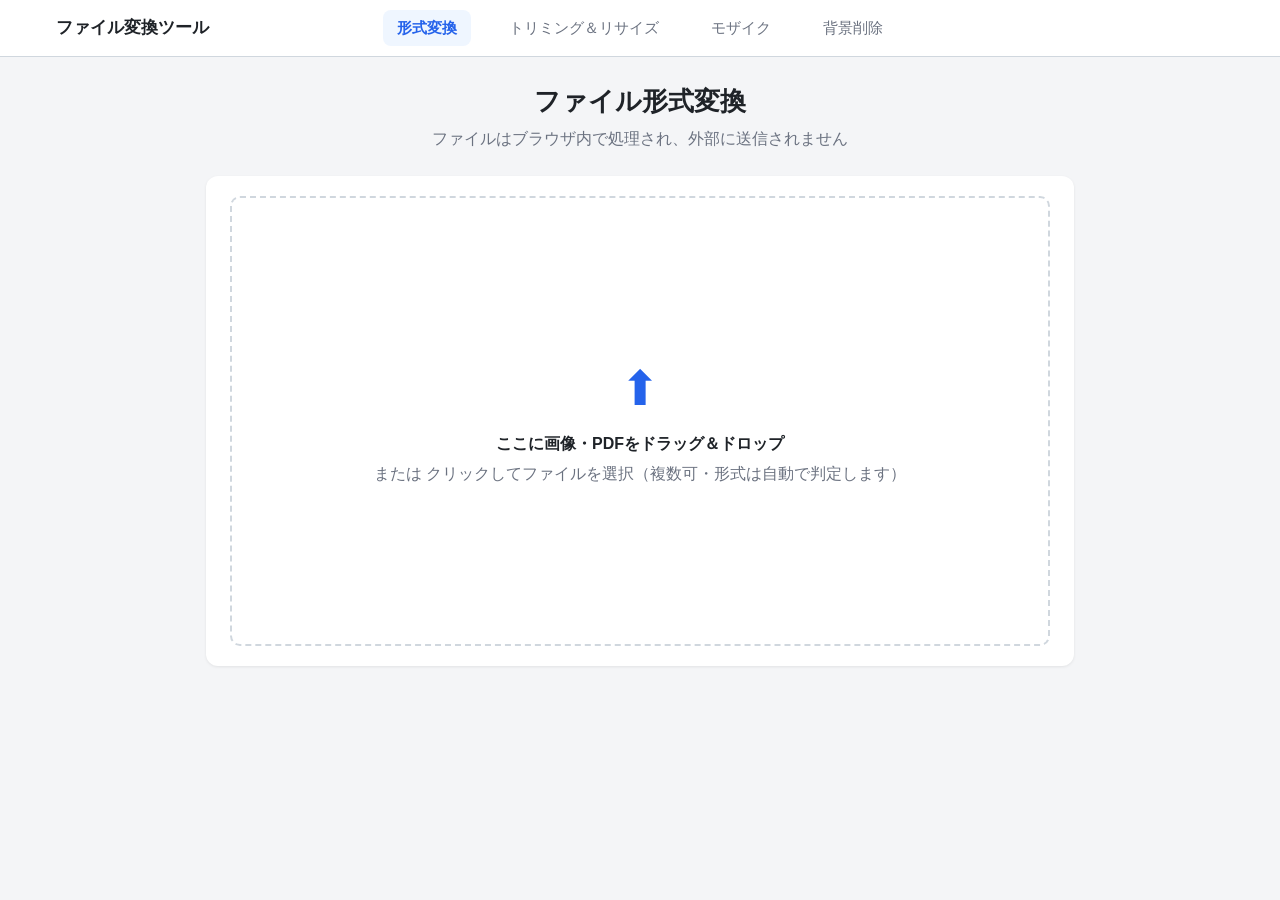
==== index.html @ c01a8f23 "画像ツール一式の初回コミット - 形式変換（画像・PDF の相互変換、入力形式の自動判定） - トリミング＆リサイズ - モザイク（図形・ブラシ、モザイク／ぼかし） - 背景削除（AI 自動削除、色で" ====
<!DOCTYPE html>
<html lang="ja">
<head>
  <meta charset="UTF-8">
  <meta name="viewport" content="width=device-width, initial-scale=1">
  <title>ファイル形式変換</title>
  <link rel="stylesheet" href="style.css">
</head>
<body>
  <header class="site-header">
    <div class="site-inner">
      <a class="brand" href="index.html">ファイル変換ツール</a>
      <nav class="site-nav">
        <a href="index.html" class="active" aria-current="page">形式変換</a>
        <a href="resize/index.html">トリミング＆リサイズ</a>
        <a href="mosaic/index.html">モザイク</a>
        <a href="bg-remove/index.html">背景削除</a>
      </nav>
    </div>
  </header>

  <div class="page-head">
    <h1>ファイル形式変換</h1>
    <p class="sub">ファイルはブラウザ内で処理され、外部に送信されません</p>
  </div>

  <div class="layout" id="layout">
    <main class="main-col">
      <!-- 最初の画面：ドロップのみ -->
      <section class="card drop-card" id="drop-card">
        <label id="drop" class="drop-zone" for="file-input">
          <input type="file" id="file-input" accept="image/*,application/pdf,.pdf,.heic,.heif,.avif" multiple hidden>
          <div class="drop-inner">
            <div class="drop-icon">⬆</div>
            <p><strong>ここに画像・PDFをドラッグ＆ドロップ</strong></p>
            <p class="muted">または クリックしてファイルを選択（複数可・形式は自動で判定します）</p>
          </div>
        </label>
      </section>

      <!-- 読み込み後：左にファイル一覧 -->
      <section class="card hidden" id="list-card">
        <div class="pane-head">
          <h2>ファイル一覧</h2>
          <span id="count" class="muted small"></span>
        </div>
        <div class="page-tools">
          <button type="button" id="add-files" class="btn secondary">ファイルを追加</button>
          <button type="button" id="sort-name" class="btn secondary">ファイル名順に並べる</button>
          <button type="button" id="clear" class="btn secondary">すべて削除</button>
        </div>
        <p class="muted small">ドラッグで並べ替え、× で削除できます。PDF はページ範囲（例: 1-3,5）を指定できます（空欄はすべて）。</p>
        <div id="grid" class="thumb-grid sortable"></div>
      </section>
    </main>

    <aside class="side card hidden" id="side">
      <div class="side-head">
        <h2>出力設定</h2>
      </div>

      <div class="side-body">
        <div class="opt">
          <div class="opt-title">入力形式 <span class="muted small">（自動判定）</span></div>
          <div id="in-type" class="grid2"></div>
        </div>

        <div class="opt">
          <div class="opt-title">出力形式</div>
          <div class="grid2">
            <select id="out-format" class="dd">
              <option value="png">PNG</option>
              <option value="jpeg">JPEG</option>
              <option value="webp">WebP</option>
              <option value="pdf">PDF</option>
            </select>
          </div>
        </div>

        <div class="opt" id="quality-label">
          <div class="opt-title">画質 <span class="opt-value"><span id="quality-val">92</span>%</span></div>
          <input type="range" id="quality" min="0.5" max="1" step="0.01" value="0.92">
        </div>

        <div class="opt" id="dpi-row">
          <div class="opt-title">PDFの解像度</div>
          <select id="dpi" class="seg">
            <option value="72" data-short="72 dpi">72 dpi（画面表示）</option>
            <option value="150" data-short="150 dpi" selected>150 dpi（標準）</option>
            <option value="300" data-short="300 dpi">300 dpi（高画質・印刷）</option>
            <option value="600" data-short="600 dpi">600 dpi（最高画質）</option>
          </select>
        </div>

        <div id="pdf-opts">
          <div class="opt">
            <div class="opt-title">画像ページの用紙サイズ</div>
            <select id="paper" class="seg">
              <option value="fit" data-short="画像サイズ">画像に合わせる</option>
              <option value="a4">A4</option>
              <option value="a3">A3</option>
              <option value="b5" data-short="B5">B5 (JIS)</option>
              <option value="letter">Letter</option>
            </select>
          </div>
          <div class="opt" id="orient-label">
            <div class="opt-title">向き</div>
            <select id="orient" class="seg">
              <option value="auto" data-short="自動">画像に合わせて自動</option>
              <option value="portrait">縦</option>
              <option value="landscape">横</option>
            </select>
          </div>
          <div class="opt" id="margin-label">
            <div class="opt-title">余白</div>
            <select id="margin" class="seg">
              <option value="0">なし</option>
              <option value="5">5mm</option>
              <option value="10" selected>10mm</option>
              <option value="20">20mm</option>
            </select>
          </div>
          <p class="muted small">すべてのファイルを並び順に1つのPDFにまとめます。PDFのページは元のサイズのまま結合します。</p>
        </div>

        <div class="opt" id="name-row">
          <div class="opt-title">ファイル名</div>
          <div class="name-field"><input type="text" id="out-name" value="converted"><span id="out-ext">.zip</span></div>
        </div>
      </div>

      <div class="side-actions">
        <p id="status" class="muted small center"></p>
        <button type="button" id="download" class="btn primary block">ダウンロード</button>
        <p class="muted small center">複数ファイルになる場合は ZIP にまとめます。サムネイルの「保存」で1件ずつ保存もできます。</p>
      </div>
    </aside>
  </div>

  <script src="vendor/pdf.min.js"></script>
  <script src="vendor/pdf-lib.min.js"></script>
  <script src="vendor/jszip.min.js"></script>
  <script src="segmented.js"></script>
  <script src="app.js"></script>
</body>
</html>
---- style.css ----
* { box-sizing: border-box; }

:root {
  --bg: #f4f5f7;
  --card: #ffffff;
  --text: #1f2328;
  --muted: #6b7280;
  --accent: #2563eb;
  --accent-hover: #1d4ed8;
  --border: #d0d7de;
  --error: #dc2626;
  --panel: #f5f8ff;
  --header-h: 57px;
  --side-w: 360px;
}

body {
  margin: 0;
  font-family: -apple-system, BlinkMacSystemFont, "Hiragino Sans", "Noto Sans JP", sans-serif;
  background: var(--bg);
  color: var(--text);
  line-height: 1.6;
}

/* ---------- サイト共通ヘッダ ---------- */
.site-header {
  position: sticky;
  top: 0;
  z-index: 50;
  background: var(--card);
  border-bottom: 1px solid var(--border);
}
.site-inner {
  max-width: 1200px;
  margin: 0 auto;
  padding: 8px 16px;
  min-height: calc(var(--header-h) - 1px);
  display: flex;
  align-items: center;
  flex-wrap: wrap;
  gap: 8px 16px;
}
.brand {
  font-weight: bold;
  font-size: 1.05rem;
  color: var(--text);
  text-decoration: none;
}
.site-nav {
  display: flex;
  flex-wrap: wrap;
  gap: 4px;
  margin-left: auto;
}
.site-nav a {
  padding: 6px 14px;
  border-radius: 8px;
  color: var(--muted);
  text-decoration: none;
  font-size: .95rem;
}
/* ナビは画面の中央に置き、項目の間隔を広めにとる */
@media (min-width: 641px) {
  .site-inner {
    display: grid;
    grid-template-columns: 1fr auto 1fr;
  }
  .site-nav { margin-left: 0; gap: 24px; }
}
.site-nav a:hover { background: #f3f4f6; color: var(--text); }
.site-nav a.active { background: #eff6ff; color: var(--accent); font-weight: bold; }

.page-head {
  text-align: center;
  padding: 24px 16px 8px;
}
.page-head h1 { margin: 0; font-size: 1.6rem; }
.sub { margin: 4px 0 0; color: var(--muted); }

/* ---------- レイアウト ---------- */
.layout {
  max-width: 900px;
  margin: 0 auto;
  padding: 16px;
}

/* 設定サイドバー：見出し／中身（スクロール）／下端に固定の操作ボタン */
.card.side {
  display: flex;
  flex-direction: column;
  padding: 0;
  overflow: hidden;
  animation: side-in .25s ease-out;
}
.side-head { padding: 16px 20px 12px; }
.side-head + .side-body { padding-top: 4px; }
.side-head h2 { margin: 0; }
.side-body { padding: 16px 20px; }
.side-actions {
  padding: 12px 20px 16px;
  border-top: 1px solid var(--border);
  background: var(--card);
}
.side-actions p { margin: 4px 0; }
.side-actions p:empty { display: none; }

/* 広い画面：ヘッダの下から画面の下端まで、右端に貼り付ける */
@media (min-width: 861px) {
  body.has-side { padding-right: var(--side-w); }
  /* ヘッダは画面幅いっぱいのまま */
  body.has-side .site-header { margin-right: calc(-1 * var(--side-w)); }
  body.has-side .card.side {
    position: fixed;
    z-index: 40;
    top: var(--header-h);
    right: 0;
    bottom: 0;
    width: var(--side-w);
    margin: 0;
    border-radius: 0;
    box-shadow: -1px 0 0 var(--border), -6px 0 16px rgba(0,0,0,.05);
  }
  body.has-side .side-body { flex: 1; overflow-y: auto; }
  body.has-side .layout { max-width: 1100px; }
}
body.has-side .page-head { display: none; }

/* 最初の画面：大きなドロップ枠だけ */
.drop-card .drop-zone {
  min-height: 50vh;
  display: grid;
  place-items: center;
}
.drop-card .drop-icon { font-size: 3rem; }

/* 作業領域の見出し行（左に名前、右上に切り替えタブなど） */
.pane-head {
  display: flex;
  align-items: center;
  justify-content: space-between;
  gap: 12px;
  flex-wrap: wrap;
  margin-bottom: 12px;
}
.card .pane-head h2 { margin: 0; min-width: 0; overflow-wrap: anywhere; }

/* 編集／プレビュー切り替えタブ */
.view-switch {
  display: inline-flex;
  padding: 3px;
  border-radius: 10px;
  background: #e5e7eb;
}
.view-switch button {
  min-height: 38px;
  padding: 6px 16px;
  border: none;
  border-radius: 8px;
  background: transparent;
  color: var(--muted);
  font-size: .95rem;
  cursor: pointer;
}
.view-switch button:hover { color: var(--text); }
.view-switch button.active {
  background: #fff;
  color: var(--accent);
  font-weight: bold;
  box-shadow: 0 1px 3px rgba(0,0,0,.12);
}
@keyframes side-in {
  from { opacity: 0; transform: translateX(24px); }
  to { opacity: 1; transform: none; }
}

/* 狭い画面：作業領域の下に通常のカードとして並べる */
@media (max-width: 860px) {
  .card.side { animation-name: side-up; }
}
@keyframes side-up {
  from { opacity: 0; transform: translateY(16px); }
  to { opacity: 1; transform: none; }
}

/* ---------- サイドバーの設定項目 ---------- */
.opt { margin-bottom: 18px; }
.opt-title {
  display: flex;
  align-items: baseline;
  gap: 6px;
  font-weight: bold;
  font-size: .9rem;
  margin-bottom: 6px;
}
.opt-value { margin-left: auto; font-weight: normal; color: var(--muted); }
.opt input[type="range"] { width: 100%; height: 28px; }
.opt .fields { margin-bottom: 8px; }
.side .fields input[type="number"] { width: 90px; }

/* タップしやすいボタン型の選択肢（segmented.js） */
.seg-group {
  display: flex;
  flex-wrap: wrap;
  gap: 6px;
}
.seg-group button {
  flex: 1 1 auto;
  min-width: 64px;
  min-height: 44px;
  padding: 8px 10px;
  border: 1px solid var(--border);
  border-radius: 10px;
  background: #fff;
  color: var(--text);
  font-size: .95rem;
  cursor: pointer;
  text-align: center;
  display: grid;
  place-items: center;
  transition: background .15s, border-color .15s, color .15s;
  white-space: nowrap;
}
.seg-group button:hover:not(:disabled) { background: #f3f4f6; }
.seg-group button.active {
  background: var(--accent);
  border-color: var(--accent);
  color: #fff;
  font-weight: bold;
}
.seg-group button:disabled { opacity: .4; cursor: not-allowed; }
.seg-group button:focus-visible { outline: 2px solid var(--accent); outline-offset: 2px; }

/* ダウンロードボタン幅を2等分した枠（入力形式・出力形式で共通） */
.grid2 {
  display: grid;
  grid-template-columns: repeat(2, minmax(0, 1fr));
  gap: 6px;
}

/* ファイルタブ（トリミングのサイズの決め方）：サイドバー幅いっぱいのタブ＋下端まで続く内容パネル */
.file-tabs {
  display: flex;
  align-items: flex-end;
  gap: 4px;
}
.file-tabs label {
  flex: 1 1 0;
  display: grid;
  place-items: center;
  min-height: 44px;
  padding: 6px 8px;
  border: 1px solid var(--border);
  border-bottom: none;
  border-radius: 10px 10px 0 0;
  background: #e5e7eb;
  color: var(--muted);
  font-size: .95rem;
  white-space: nowrap;
  cursor: pointer;
  transition: background .15s, color .15s;
}
.file-tabs label:hover { background: #d7dbe0; color: var(--text); }
/* 選択中のタブは少し背を高くし、下のパネルと同じ色でつなげる */
.file-tabs label:has(input:checked) {
  position: relative;
  z-index: 1;
  min-height: 52px;
  margin-bottom: -1px;
  padding-bottom: 7px;
  background: var(--panel);
  border-top: 3px solid var(--accent);
  color: var(--accent);
  font-weight: bold;
}
.file-tabs input { position: absolute; opacity: 0; pointer-events: none; }
.file-tabs label:has(input:focus-visible) { outline: 2px solid var(--accent); outline-offset: -4px; }
.file-panel {
  flex: 1;
  border-top: 1px solid var(--border);
  background: var(--panel);
}
/* タブごとに切り替わる部分（その下は共通の設定） */
.tab-content {
  padding-bottom: 16px;
  margin-bottom: 16px;
  border-bottom: 1px dashed var(--border);
}
.tab-content:last-child { border-bottom: none; margin-bottom: 0; padding-bottom: 0; }
.tab-content .fields:not(.hidden) { margin-bottom: 0; }
.tab-content .opt:last-child { margin-bottom: 0; }
.tab-content p { margin: 0; }
.tab-content input[type="range"] { width: 100%; height: 28px; }

/* 自動判定された入力形式（ユーザは変更不可） */
.chip {
  display: grid;
  place-items: center;
  min-height: 44px;
  padding: 6px 4px;
  border-radius: 10px;
  background: #f3f4f6;
  border: 1px solid #e5e7eb;
  color: var(--muted);
  font-size: .9rem;
  white-space: nowrap;
  overflow: hidden;
  text-overflow: ellipsis;
}

/* 出力形式のドロップダウン */
.dd {
  width: 100%;
  min-height: 44px;
  padding: 8px 26px 8px 10px;
  border: 1px solid var(--accent);
  border-radius: 10px;
  color: var(--accent);
  font-size: .95rem;
  font-weight: bold;
  cursor: pointer;
  appearance: none;
  -webkit-appearance: none;
  background: #fff url("data:image/svg+xml,%3Csvg xmlns='http://www.w3.org/2000/svg' viewBox='0 0 12 8'%3E%3Cpath d='M1 1l5 5 5-5' fill='none' stroke='%232563eb' stroke-width='2'/%3E%3C/svg%3E") no-repeat right 10px center / 12px 8px;
}
.dd:hover { background-color: #eff6ff; }
.dd:focus-visible { outline: 2px solid var(--accent); outline-offset: 2px; }

.name-field { display: flex; align-items: center; gap: 6px; }
.name-field input {
  flex: 1;
  min-width: 0;
  padding: 10px;
  border: 1px solid var(--border);
  border-radius: 8px;
  font-size: 1rem;
}

.btn.block { display: block; width: 100%; margin: 6px 0; min-height: 48px; }

.card {
  background: var(--card);
  border-radius: 12px;
  padding: 20px 24px;
  margin-bottom: 20px;
  box-shadow: 0 1px 3px rgba(0,0,0,.08);
}
.card h2 {
  margin: 0 0 12px;
  font-size: 1.15rem;
  display: flex;
  align-items: center;
  gap: 10px;
}

.hidden { display: none !important; }
.muted { color: var(--muted); }
.small { font-size: .875rem; }
.center { text-align: center; }

/* ---------- Drop zone ---------- */
.drop-zone {
  display: block;
  border: 2px dashed var(--border);
  border-radius: 10px;
  padding: 40px 16px;
  text-align: center;
  cursor: pointer;
  transition: background .15s, border-color .15s;
}
.drop-zone:hover,
.drop-zone.dragover {
  border-color: var(--accent);
  background: #eff6ff;
}
.drop-inner p { margin: 4px 0; }
.drop-icon { font-size: 2rem; color: var(--accent); }

/* ---------- Settings ---------- */
.mode-switch {
  display: flex;
  gap: 20px;
  margin-bottom: 12px;
  flex-wrap: wrap;
}
.mode-switch label { cursor: pointer; }
.fields {
  display: flex;
  align-items: center;
  flex-wrap: wrap;
  gap: 12px;
  margin-bottom: 12px;
}
.fields p { flex-basis: 100%; margin: 0; }
.fields input[type="number"] {
  width: 100px;
  padding: 6px 8px;
  border: 1px solid var(--border);
  border-radius: 6px;
  font-size: 1rem;
}
.fields input[type="text"] {
  width: 200px;
  padding: 6px 8px;
  border: 1px solid var(--border);
  border-radius: 6px;
  font-size: 1rem;
}
.fields select {
  padding: 6px 8px;
  border: 1px solid var(--border);
  border-radius: 6px;
  font-size: 1rem;
}
.fields input[type="range"] { vertical-align: middle; }
.x { font-weight: bold; color: var(--muted); }
.arrow { font-size: 1.2rem; color: var(--muted); }

/* ---------- Crop ---------- */
.crop-area {
  display: flex;
  justify-content: center;
  background: #2b2b2b;
  border-radius: 8px;
  padding: 16px;
}
.stage {
  position: relative;
  overflow: hidden;
  user-select: none;
  touch-action: none;
  line-height: 0;
}
.stage img {
  display: block;
  max-width: 100%;
  max-height: 70vh;
  pointer-events: none;
}
.crop-box {
  position: absolute;
  border: 2px solid #fff;
  box-shadow: 0 0 0 9999px rgba(0, 0, 0, .55);
  cursor: move;
}
.crop-box .grid {
  position: absolute;
  inset: 0;
  pointer-events: none;
  background-image:
    linear-gradient(to right, rgba(255,255,255,.4) 1px, transparent 1px),
    linear-gradient(to bottom, rgba(255,255,255,.4) 1px, transparent 1px);
  background-size: 33.333% 33.333%;
  background-position: -1px -1px;
}
.handle {
  position: absolute;
  width: 18px; height: 18px;
  background: #fff;
  border: 2px solid var(--accent);
  border-radius: 3px;
}
.handle.nw { left: -10px; top: -10px; cursor: nwse-resize; }
.handle.se { right: -10px; bottom: -10px; cursor: nwse-resize; }
.handle.ne { right: -10px; top: -10px; cursor: nesw-resize; }
.handle.sw { left: -10px; bottom: -10px; cursor: nesw-resize; }

/* 自由モード用の辺ハンドル */
.handle.edge { display: none; }
.stage.free .handle.edge { display: block; }
.handle.n { top: -10px; left: calc(50% - 9px); cursor: ns-resize; }
.handle.s { bottom: -10px; left: calc(50% - 9px); cursor: ns-resize; }
.handle.e { right: -10px; top: calc(50% - 9px); cursor: ew-resize; }
.handle.w { left: -10px; top: calc(50% - 9px); cursor: ew-resize; }
.stage.free { cursor: crosshair; }

/* ---------- モザイク ---------- */
.mosaic-stage {
  position: relative;
  line-height: 0;
  touch-action: none;
  user-select: none;
}
.mosaic-stage canvas#view {
  display: block;
  max-width: 100%;
  max-height: calc(100vh - 220px);
}
.mosaic-stage canvas#overlay {
  position: absolute;
  inset: 0;
  width: 100%;
  height: 100%;
  pointer-events: none;
}
.mosaic-stage[data-tool="brush"] { cursor: none; }
.mosaic-stage[data-tool="rect"],
.mosaic-stage[data-tool="ellipse"] { cursor: crosshair; }

/* 形のパレット（クリックで選択、画像へドラッグで追加） */
.shape-palette { display: grid; grid-template-columns: repeat(2, minmax(0, 1fr)); gap: 8px; }
.shape-tile {
  display: flex;
  flex-direction: column;
  align-items: center;
  gap: 6px;
  padding: 12px 8px 8px;
  border: 1px solid var(--border);
  border-radius: 10px;
  background: #fff;
  color: var(--text);
  font-size: .9rem;
  cursor: grab;
  touch-action: none;
  user-select: none;
}
.shape-tile:hover { background: #f3f4f6; }
.shape-tile:active { cursor: grabbing; }
.shape-tile.active { border-color: var(--accent); background: #eff6ff; color: var(--accent); font-weight: bold; }
.shape-icon {
  width: 44px;
  height: 32px;
  border: 2px solid currentColor;
  background: repeating-conic-gradient(rgba(37,99,235,.25) 0% 25%, transparent 0% 50%) 0 0 / 8px 8px;
}
.shape-icon.rect { border-radius: 3px; }
.shape-icon.ellipse { border-radius: 50%; }
/* ブラシの鉛筆・消しゴム（丸ボタン） */
.round-tools { display: flex; gap: 14px; margin-bottom: 16px; }
.round-tool {
  width: 52px;
  height: 52px;
  border-radius: 50%;
  border: 1px solid var(--border);
  background: #fff;
  color: var(--muted);
  display: grid;
  place-items: center;
  cursor: pointer;
  transition: background .15s, color .15s, border-color .15s;
}
.round-tool svg {
  width: 24px;
  height: 24px;
  fill: none;
  stroke: currentColor;
  stroke-width: 2;
  stroke-linecap: round;
  stroke-linejoin: round;
}
.round-tool:hover { background: #f3f4f6; color: var(--text); }
.round-tool.active { background: var(--accent); border-color: var(--accent); color: #fff; }
.round-tool:focus-visible { outline: 2px solid var(--accent); outline-offset: 2px; }

/* ドラッグ中にポインタについてくる影 */
.shape-ghost {
  position: fixed;
  z-index: 200;
  width: 56px;
  height: 40px;
  margin: -20px 0 0 -28px;
  border: 2px dashed var(--accent);
  background: rgba(37, 99, 235, .15);
  pointer-events: none;
}
.shape-ghost.ellipse { border-radius: 50%; }
.shape-ghost.rect { border-radius: 4px; }

/* 画像の上の操作バー（元に戻す・やり直す・すべて解除） */
.edit-bar {
  display: flex;
  align-items: center;
  flex-wrap: wrap;
  gap: 8px;
  margin-bottom: 12px;
}
.bar-right { display: flex; align-items: center; gap: 8px; margin-left: auto; }

/* 「i」ボタンと説明の吹き出し */
.info-wrap { position: relative; }
.info-btn {
  width: 28px;
  height: 28px;
  border-radius: 50%;
  border: 1px solid var(--border);
  background: #fff;
  color: var(--muted);
  font: italic bold .9rem Georgia, "Times New Roman", serif;
  cursor: pointer;
  padding: 0;
}
.info-btn:hover,
.info-wrap.open .info-btn { color: var(--accent); border-color: var(--accent); }
.info-pop {
  display: none;
  position: absolute;
  z-index: 30;
  top: calc(100% + 8px);
  right: 0;
  width: max-content;
  max-width: min(320px, 80vw);
  margin: 0;
  padding: 10px 12px;
  border-radius: 8px;
  background: #1f2328;
  color: #fff;
  font-size: .85rem;
  line-height: 1.5;
  box-shadow: 0 4px 12px rgba(0,0,0,.2);
}
.info-pop::before {
  content: "";
  position: absolute;
  top: -6px;
  right: 9px;
  border: 6px solid transparent;
  border-top: none;
  border-bottom-color: #1f2328;
}
.info-wrap.open .info-pop { display: block; }
@media (hover: hover) {
  .info-wrap:hover .info-pop { display: block; }
}
.icon-btn {
  width: 40px;
  height: 40px;
  border-radius: 50%;
  border: 1px solid var(--border);
  background: #fff;
  color: var(--text);
  display: grid;
  place-items: center;
  cursor: pointer;
  padding: 0;
}
.icon-btn:hover:not(:disabled) { background: #f3f4f6; }
.icon-btn:disabled { opacity: .35; cursor: not-allowed; }
.icon-btn svg,
.btn.with-icon svg {
  width: 20px;
  height: 20px;
  fill: none;
  stroke: currentColor;
  stroke-width: 2;
  stroke-linecap: round;
  stroke-linejoin: round;
}
.btn.with-icon {
  display: inline-flex;
  align-items: center;
  gap: 6px;
  margin: 0;
  min-height: 40px;
  padding: 6px 14px;
  font-size: .9rem;
}
.btn.with-icon svg { width: 18px; height: 18px; }

/* ---------- 背景削除 ---------- */
/* 透明な部分が分かるよう、キャンバスの下に市松模様を敷く */
canvas.checker {
  background: repeating-conic-gradient(#d4d7dc 0% 25%, #fff 0% 50%) 50% / 16px 16px;
}
.btn.secondary.ai-btn { justify-content: center; font-weight: bold; color: var(--accent); border-color: var(--accent); }
.btn.secondary.ai-btn:hover:not(:disabled) { background: #eff6ff; }
/* AI ボタン自体を進捗バーにする */
.btn.secondary.ai-btn { position: relative; overflow: hidden; }
.ai-btn > svg, .ai-btn > .ai-label { position: relative; }
.ai-fill {
  position: absolute;
  inset: 0 auto 0 0;
  width: 0;
  background: rgba(37, 99, 235, .18);
  transition: width .25s linear;
}
.btn.secondary.ai-btn.running { opacity: 1; cursor: progress; background: #fff; font-variant-numeric: tabular-nums; }
.ai-label { white-space: nowrap; overflow: hidden; text-overflow: ellipsis; }
#ai-status { margin: 8px 0 0; }
.error-text { color: var(--error) !important; }
.opt.divided { padding-top: 16px; border-top: 1px dashed var(--border); }
.opt-note { margin: 0 0 12px; }
/* 背景削除：クリックで色の範囲を消す */
#view.checker { cursor: crosshair; }
.readonly #view.checker { cursor: default; }
.opt input[type="range"] { width: 100%; }
.color-row { display: flex; align-items: center; gap: 8px; margin-top: 10px; font-size: .9rem; }
.color-row input[type="color"] { width: 48px; height: 32px; padding: 0; border: 1px solid var(--border); border-radius: 6px; background: #fff; }
.credit { margin: 6px 0 0; font-size: .75rem; }

/* 元画像の表示中は画像の上で操作できない */
.mosaic-stage.readonly { cursor: default !important; }

/* 編集中の画像の上へ写真をドラッグしているとき */
#workspace { position: relative; }
#workspace.drop-replace::after {
  content: "";
  position: absolute;
  inset: 0;
  border: 3px dashed var(--accent);
  border-radius: 12px;
  pointer-events: none;
}

/* つまんだ角の拡大表示（ルーペ） */
.loupe {
  position: fixed;
  z-index: 100;
  width: 180px;
  height: 180px;
  border: 3px solid #fff;
  border-radius: 8px;
  box-shadow: 0 4px 16px rgba(0,0,0,.45);
  pointer-events: none;
  background: #2b2b2b;
}

.crop-tools {
  display: flex;
  justify-content: space-between;
  align-items: center;
  margin-top: 12px;
  gap: 12px;
  flex-wrap: wrap;
}

/* ---------- Output ---------- */
.preview-wrap {
  display: flex;
  justify-content: center;
  padding: 16px;
  background:
    repeating-conic-gradient(#e5e7eb 0% 25%, #fff 0% 50%) 50% / 20px 20px;
  border-radius: 8px;
  margin-bottom: 8px;
}
#preview {
  max-width: 100%;
  max-height: 400px;
  box-shadow: 0 2px 8px rgba(0,0,0,.2);
}

.btn {
  font-size: 1rem;
  padding: 10px 22px;
  border-radius: 8px;
  border: 1px solid transparent;
  cursor: pointer;
  margin: 4px;
}
.btn.primary { background: var(--accent); color: #fff; }
.btn.primary:hover { background: var(--accent-hover); }
.btn.secondary { background: #fff; color: var(--text); border-color: var(--border); }
.btn.secondary:hover { background: #f3f4f6; }
.btn.small-btn { font-size: .875rem; padding: 6px 14px; margin: 0; }
.btn:disabled { opacity: .5; cursor: not-allowed; }

/* ================= 形式変換 ================= */
.page-tools {
  display: flex;
  align-items: center;
  flex-wrap: wrap;
  gap: 8px;
  margin: 8px 0 12px;
}
.page-tools .btn { margin: 0; }

.thumb-grid {
  display: grid;
  grid-template-columns: repeat(auto-fill, minmax(140px, 1fr));
  gap: 14px;
  margin-bottom: 12px;
}
.thumb {
  position: relative;
  border: 2px solid var(--border);
  border-radius: 8px;
  padding: 8px;
  background: #fafafa;
  text-align: center;
  transition: border-color .15s, opacity .15s;
}
.thumb.error { border-color: var(--error); background: #fef2f2; }
.thumb .frame {
  height: 160px;
  display: flex;
  align-items: center;
  justify-content: center;
  /* 透過が分かるようにチェッカー柄 */
  background:
    repeating-conic-gradient(#e5e7eb 0% 25%, #fff 0% 50%) 50% / 16px 16px;
  border-radius: 4px;
  overflow: hidden;
}
.thumb canvas,
.thumb img {
  max-width: 100%;
  max-height: 100%;
  box-shadow: 0 1px 4px rgba(0,0,0,.2);
}
.thumb .frame .placeholder { color: var(--muted); font-size: .8rem; }
.thumb .label {
  margin-top: 6px;
  font-size: .8rem;
  overflow: hidden;
  text-overflow: ellipsis;
  white-space: nowrap;
}
.thumb .meta {
  font-size: .75rem;
  color: var(--muted);
  min-height: 1.4em;
}
.thumb.error .meta { color: var(--error); }
.badge {
  display: inline-block;
  padding: 0 6px;
  margin-right: 4px;
  border-radius: 4px;
  background: #e5e7eb;
  color: var(--muted);
  font-size: .7rem;
  font-weight: bold;
}
.thumb .range {
  display: block;
  font-size: .75rem;
  color: var(--muted);
  margin-top: 4px;
}
.thumb .range input {
  width: 100px;
  padding: 6px 8px;
  border: 1px solid var(--border);
  border-radius: 6px;
  font-size: .85rem;
}
.thumb .range input.invalid { border-color: var(--error); background: #fef2f2; }
.thumb .save-one {
  margin-top: 6px;
  width: 100%;
  min-height: 36px;
  font-size: .85rem;
  padding: 6px 8px;
  border-radius: 8px;
  border: 1px solid var(--border);
  background: #fff;
  cursor: pointer;
}
.thumb .save-one:hover { background: #f3f4f6; }
.thumb .save-one:disabled { opacity: .5; cursor: not-allowed; }

/* 並べ替え */
.sortable .thumb { cursor: grab; }
.sortable .thumb.dragging { opacity: .4; }
.sortable .thumb.drop-before { border-left: 4px solid var(--accent); }
.sortable .thumb.drop-after { border-right: 4px solid var(--accent); }
.thumb .order {
  position: absolute;
  top: 12px; left: 12px;
  min-width: 22px; height: 22px;
  padding: 0 6px;
  border-radius: 11px;
  background: var(--accent);
  color: #fff;
  font-size: .75rem;
  line-height: 22px;
  z-index: 1;
}
.thumb .remove {
  position: absolute;
  top: 10px; right: 10px;
  width: 32px; height: 32px;
  font-size: 1.1rem;
  border-radius: 50%;
  border: none;
  background: rgba(0,0,0,.6);
  color: #fff;
  cursor: pointer;
  line-height: 32px;
  padding: 0;
  z-index: 1;
}
.thumb .remove:hover { background: var(--error); }
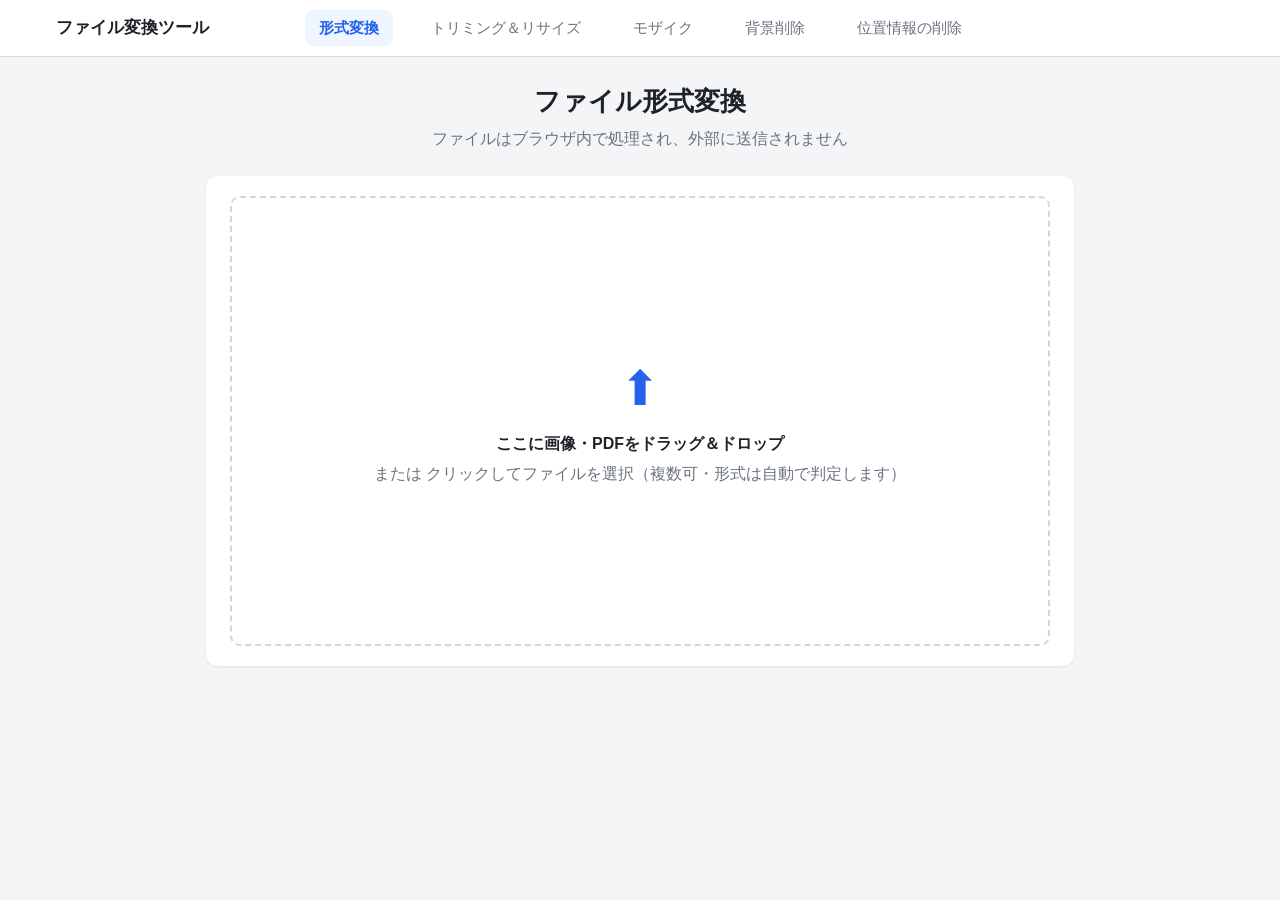
==== commit 62e4d3e8: "位置情報の削除ページを追加し、リサイズに重さの上限を追加 - 位置情報の削除（JPEG / PNG）：撮影場所だけ、またはすべての付加情報を、   画像データを作り直さずに削除（向き・色の情報は残す）" ====
--- a/index.html
+++ b/index.html
@@ -10,14 +10,10 @@
   <header class="site-header">
     <div class="site-inner">
       <a class="brand" href="index.html">ファイル変換ツール</a>
-      <nav class="site-nav">
-        <a href="index.html" class="active" aria-current="page">形式変換</a>
-        <a href="resize/index.html">トリミング＆リサイズ</a>
-        <a href="mosaic/index.html">モザイク</a>
-        <a href="bg-remove/index.html">背景削除</a>
-      </nav>
+      <nav class="site-nav"></nav>
     </div>
   </header>
+  <script src="nav.js"></script>
 
   <div class="page-head">
     <h1>ファイル形式変換</h1>
--- a/style.css
+++ b/style.css
@@ -660,8 +660,11 @@
 canvas.checker {
   background: repeating-conic-gradient(#d4d7dc 0% 25%, #fff 0% 50%) 50% / 16px 16px;
 }
-.btn.secondary.ai-btn { justify-content: center; font-weight: bold; color: var(--accent); border-color: var(--accent); }
-.btn.secondary.ai-btn:hover:not(:disabled) { background: #eff6ff; }
+.btn.secondary.ai-btn,
+.btn.secondary.action-btn { justify-content: center; font-weight: bold; color: var(--accent); border-color: var(--accent); }
+.btn.secondary.ai-btn:hover:not(:disabled),
+.btn.secondary.action-btn:hover:not(:disabled) { background: #eff6ff; }
+#color-fields .action-btn + .opt-note { margin: 8px 0 16px; }
 /* AI ボタン自体を進捗バーにする */
 .btn.secondary.ai-btn { position: relative; overflow: hidden; }
 .ai-btn > svg, .ai-btn > .ai-label { position: relative; }
@@ -676,10 +679,101 @@
 .ai-label { white-space: nowrap; overflow: hidden; text-overflow: ellipsis; }
 #ai-status { margin: 8px 0 0; }
 .error-text { color: var(--error) !important; }
-.opt.divided { padding-top: 16px; border-top: 1px dashed var(--border); }
 .opt-note { margin: 0 0 12px; }
 /* 背景削除：クリックで色の範囲を消す */
-#view.checker { cursor: crosshair; }
+.pick-color #view.checker { cursor: crosshair; }
+/* 画像の上の手順案内（画像のまわりの暗い枠を基準に置く） */
+.crop-area { position: relative; }
+.canvas-guide {
+  position: absolute;
+  top: 12px;
+  left: 50%;
+  transform: translateX(-50%);
+  width: max-content;
+  max-width: calc(100% - 24px);
+  z-index: 2;
+  display: flex;
+  align-items: center;
+  gap: 8px;
+  padding: 8px 14px;
+  border-radius: 999px;
+  background: rgba(31, 35, 40, .88);
+  color: #fff;
+  font-size: .85rem;
+  line-height: 1.4;
+  box-shadow: 0 4px 12px rgba(0,0,0,.25);
+  pointer-events: none;
+  animation: guide-in .3s ease-out;
+}
+.canvas-guide svg { flex: none; width: 20px; height: 20px; fill: none; stroke: currentColor; stroke-width: 2; stroke-linecap: round; stroke-linejoin: round; }
+@keyframes guide-in { from { opacity: 0; transform: translate(-50%, -6px); } to { opacity: 1; transform: translateX(-50%); } }
+/* 色の帯のスライダー（つまみより左の色が消え、右は残る） */
+.tol-slider { --thumb: 16px; position: relative; height: 36px; margin: 4px 0 6px; }
+.tol-strip { position: absolute; inset: 6px 0; border-radius: 6px; border: 1px solid var(--border); }
+.tol-keep {
+  --p: 0;
+  position: absolute;
+  top: 6px;
+  bottom: 6px;
+  right: 0;
+  /* つまみの中心から右端まで */
+  left: calc(var(--p) * (100% - var(--thumb)) + var(--thumb) / 2);
+  border-radius: 0 6px 6px 0;
+  background: repeating-linear-gradient(45deg, rgba(255,255,255,.85) 0 6px, rgba(255,255,255,.6) 6px 12px);
+  display: grid;
+  place-items: center;
+  overflow: hidden;
+  pointer-events: none;
+}
+.tol-erase {
+  --p: 0;
+  position: absolute;
+  top: 6px;
+  bottom: 6px;
+  left: 0;
+  width: calc(var(--p) * (100% - var(--thumb)) + var(--thumb) / 2);
+  display: grid;
+  place-items: center;
+  overflow: hidden;
+  pointer-events: none;
+}
+.tol-keep span,
+.tol-erase span { font-size: .75rem; font-weight: bold; color: var(--muted); white-space: nowrap; }
+.tol-erase span { padding: 0 10px; background: rgba(255,255,255,.75); border-radius: 4px; }
+
+.tol-slider input[type="range"] {
+  position: absolute;
+  inset: 0;
+  width: 100%;
+  height: 100%;
+  margin: 0;
+  background: transparent;
+  -webkit-appearance: none;
+  appearance: none;
+  cursor: pointer;
+}
+.tol-slider input[type="range"]::-webkit-slider-runnable-track { background: transparent; height: 100%; }
+.tol-slider input[type="range"]::-webkit-slider-thumb {
+  -webkit-appearance: none;
+  width: var(--thumb);
+  height: 36px;
+  border-radius: 5px;
+  background: #fff;
+  border: 2px solid var(--accent);
+  box-shadow: 0 1px 4px rgba(0,0,0,.3);
+}
+.tol-slider input[type="range"]::-moz-range-track { background: transparent; height: 100%; }
+.tol-slider input[type="range"]::-moz-range-thumb {
+  width: var(--thumb);
+  height: 32px;
+  border-radius: 5px;
+  background: #fff;
+  border: 2px solid var(--accent);
+  box-shadow: 0 1px 4px rgba(0,0,0,.3);
+}
+.tol-slider input[type="range"]:focus-visible { outline: 2px solid var(--accent); outline-offset: 2px; border-radius: 6px; }
+.range-ends { display: flex; justify-content: space-between; margin-top: -2px; font-size: .75rem; color: var(--muted); }
+#color-fields .opt-note:last-child { margin: 10px 0 0; }
 .readonly #view.checker { cursor: default; }
 .opt input[type="range"] { width: 100%; }
 .color-row { display: flex; align-items: center; gap: 8px; margin-top: 10px; font-size: .9rem; }
@@ -880,3 +974,79 @@
   z-index: 1;
 }
 .thumb .remove:hover { background: var(--error); }
+
+/* ================= 位置情報の削除 ================= */
+.meta-list { display: flex; flex-direction: column; gap: 10px; }
+.meta-row {
+  display: grid;
+  grid-template-columns: 96px minmax(0, 1fr) auto;
+  gap: 14px;
+  align-items: start;
+  padding: 10px;
+  border: 2px solid var(--border);
+  border-radius: 8px;
+  background: #fafafa;
+}
+.meta-row.error { border-color: var(--error); background: #fef2f2; }
+.meta-thumb {
+  width: 96px;
+  height: 96px;
+  display: grid;
+  place-items: center;
+  border-radius: 6px;
+  overflow: hidden;
+  background: repeating-conic-gradient(#e5e7eb 0% 25%, #fff 0% 50%) 50% / 12px 12px;
+}
+.meta-thumb img { max-width: 100%; max-height: 100%; }
+.meta-name { font-weight: bold; font-size: .9rem; overflow-wrap: anywhere; margin-bottom: 4px; }
+.meta-info { display: grid; grid-template-columns: auto 1fr; gap: 2px 12px; margin: 0; font-size: .8rem; }
+.meta-info dt { color: var(--muted); }
+.meta-info dd { margin: 0; overflow-wrap: anywhere; }
+.meta-info dd.warn { color: #b45309; font-weight: bold; }
+.meta-result { margin-top: 6px; font-size: .8rem; font-weight: bold; }
+.meta-result.ok { color: #15803d; }
+.meta-result.ng { color: var(--error); }
+.meta-actions { display: flex; align-items: center; gap: 6px; }
+.meta-actions .save-one {
+  min-height: 36px;
+  padding: 6px 14px;
+  font-size: .85rem;
+  border-radius: 8px;
+  border: 1px solid var(--border);
+  background: #fff;
+  cursor: pointer;
+}
+.meta-actions .save-one:hover { background: #f3f4f6; }
+.meta-actions .save-one:disabled { opacity: .5; cursor: not-allowed; }
+.meta-actions .remove {
+  width: 32px;
+  height: 32px;
+  border-radius: 50%;
+  border: none;
+  background: rgba(0,0,0,.6);
+  color: #fff;
+  font-size: 1.1rem;
+  line-height: 32px;
+  padding: 0;
+  cursor: pointer;
+}
+.meta-actions .remove:hover { background: var(--error); }
+@media (max-width: 560px) {
+  .meta-row { grid-template-columns: 64px minmax(0, 1fr); }
+  .meta-thumb { width: 64px; height: 64px; }
+  .meta-actions { grid-column: 1 / -1; justify-content: flex-end; }
+}
+.warn-text { color: #b45309 !important; }
+.size-note { margin: 8px 0 0; }
+/* 重さの上限：数値＋単位 */
+.size-input { display: flex; align-items: center; gap: 8px; margin-top: 10px; font-size: .9rem; }
+.size-input input[type="number"] {
+  width: 110px;
+  min-height: 44px;
+  padding: 8px 10px;
+  border: 1px solid var(--border);
+  border-radius: 10px;
+  font-size: 1rem;
+}
+.size-input input.invalid { border-color: var(--error); background: #fef2f2; }
+.size-input .dd { width: 92px; }
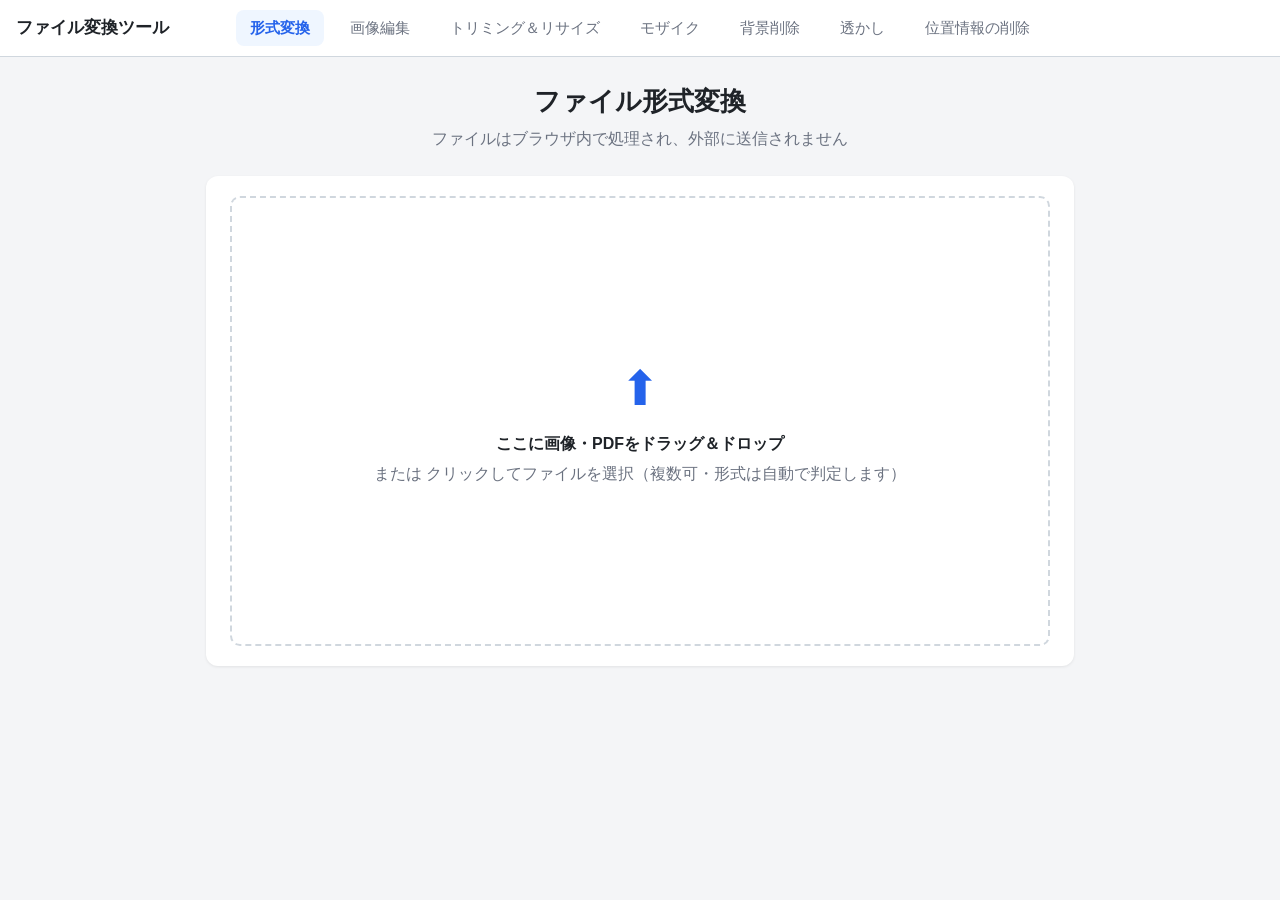
==== commit 389e8dda: "作業の保存・復元と、道具間の画像の受け渡し（いったん退避） - store.js：道具ごとの作業をブラウザ内（IndexedDB）に自動保存し、   ページに戻ったら復元。Safari 対策として画像" ====
--- a/index.html
+++ b/index.html
@@ -137,6 +137,7 @@
   <script src="vendor/pdf-lib.min.js"></script>
   <script src="vendor/jszip.min.js"></script>
   <script src="segmented.js"></script>
+  <script src="store.js"></script>
   <script src="app.js"></script>
 </body>
 </html>
--- a/style.css
+++ b/style.css
@@ -31,26 +31,28 @@
   border-bottom: 1px solid var(--border);
 }
 .site-inner {
-  max-width: 1200px;
+  max-width: 1400px;
   margin: 0 auto;
   padding: 8px 16px;
   min-height: calc(var(--header-h) - 1px);
-  display: flex;
+  display: grid;
+  grid-template-columns: 1fr auto 1fr; /* ナビを画面の中央に置く */
   align-items: center;
-  flex-wrap: wrap;
   gap: 8px 16px;
 }
 .brand {
+  justify-self: start; /* 押せる範囲を文字の幅だけにする（列いっぱいに広がらないように） */
   font-weight: bold;
   font-size: 1.05rem;
   color: var(--text);
   text-decoration: none;
+  white-space: nowrap;
 }
 .site-nav {
   display: flex;
-  flex-wrap: wrap;
-  gap: 4px;
-  margin-left: auto;
+  flex-wrap: nowrap;
+  gap: 12px;
+  white-space: nowrap;
 }
 .site-nav a {
   padding: 6px 14px;
@@ -59,16 +61,58 @@
   text-decoration: none;
   font-size: .95rem;
 }
-/* ナビは画面の中央に置き、項目の間隔を広めにとる */
-@media (min-width: 641px) {
-  .site-inner {
-    display: grid;
-    grid-template-columns: 1fr auto 1fr;
-  }
-  .site-nav { margin-left: 0; gap: 24px; }
-}
 .site-nav a:hover { background: #f3f4f6; color: var(--text); }
 .site-nav a.active { background: #eff6ff; color: var(--accent); font-weight: bold; }
+
+/* ハンバーガーメニュー：ナビが1行に収まらないときに nav.js が .compact を付ける */
+.nav-toggle {
+  display: none;
+  margin-left: auto;
+  width: 40px; /* ヘッダの高さ（--header-h）を変えない大きさ */
+  height: 40px;
+  padding: 0;
+  border: 1px solid var(--border);
+  border-radius: 10px;
+  background: #fff;
+  cursor: pointer;
+  place-content: center;
+  gap: 5px;
+}
+.nav-toggle span {
+  display: block;
+  width: 20px;
+  height: 2px;
+  border-radius: 1px;
+  background: var(--text);
+  transition: transform .2s, opacity .2s;
+}
+.nav-toggle:hover { background: #f3f4f6; }
+.nav-toggle:focus-visible { outline: 2px solid var(--accent); outline-offset: 2px; }
+/* 開いている間は × にする */
+.site-header.open .nav-toggle span:nth-child(1) { transform: translateY(7px) rotate(45deg); }
+.site-header.open .nav-toggle span:nth-child(2) { opacity: 0; }
+.site-header.open .nav-toggle span:nth-child(3) { transform: translateY(-7px) rotate(-45deg); }
+
+/* 中央に置くと収まらないが1行には収まるときは、ロゴの右側に並べる */
+.site-header.inline .site-inner { display: flex; }
+.site-header.inline .site-nav { margin-left: auto; gap: 8px; }
+.site-header.compact .site-inner { display: flex; }
+.site-header.compact .nav-toggle { display: grid; }
+.site-header.compact .site-nav {
+  display: none;
+  position: absolute;
+  top: 100%;
+  left: 0;
+  right: 0;
+  flex-direction: column;
+  gap: 2px;
+  padding: 8px 16px 12px;
+  background: var(--card);
+  border-bottom: 1px solid var(--border);
+  box-shadow: 0 10px 20px rgba(0, 0, 0, .08);
+}
+.site-header.compact.open .site-nav { display: flex; }
+.site-header.compact .site-nav a { padding: 12px 14px; font-size: 1rem; }
 
 .page-head {
   text-align: center;
@@ -144,6 +188,7 @@
 }
 .card .pane-head h2 { margin: 0; min-width: 0; overflow-wrap: anywhere; }
 
+
 /* 編集／プレビュー切り替えタブ */
 .view-switch {
   display: inline-flex;
@@ -285,7 +330,8 @@
   margin-bottom: 16px;
   border-bottom: 1px dashed var(--border);
 }
-.tab-content:last-child { border-bottom: none; margin-bottom: 0; padding-bottom: 0; }
+/* 後ろに表示中の項目がなければ区切り線を出さない */
+.tab-content:not(:has(~ :not(.hidden))) { border-bottom: none; margin-bottom: 0; padding-bottom: 0; }
 .tab-content .fields:not(.hidden) { margin-bottom: 0; }
 .tab-content .opt:last-child { margin-bottom: 0; }
 .tab-content p { margin: 0; }
@@ -574,6 +620,8 @@
   margin-bottom: 12px;
 }
 .bar-right { display: flex; align-items: center; gap: 8px; margin-left: auto; }
+/* 写真の操作と編集の操作の区切り */
+.bar-divider { width: 1px; align-self: stretch; margin: 4px 4px; background: var(--border); }
 
 /* 「i」ボタンと説明の吹き出し */
 .info-wrap { position: relative; }
@@ -1050,3 +1098,258 @@
 }
 .size-input input.invalid { border-color: var(--error); background: #fef2f2; }
 .size-input .dd { width: 92px; }
+
+/* ピクセル指定の欄 */
+.px-panel { display: grid; gap: 8px; }
+.px-label { font-size: .8rem; font-weight: bold; color: var(--muted); }
+.px-fields { display: grid; grid-template-columns: minmax(0, 1fr) auto minmax(0, 1fr); align-items: end; gap: 8px; margin-top: 6px; }
+.px-field { display: grid; gap: 4px; }
+.px-input { position: relative; display: block; }
+.px-input input {
+  width: 100%;
+  min-height: 48px;
+  padding: 8px 36px 8px 12px;
+  border: 1px solid var(--border);
+  border-radius: 10px;
+  background: #fff;
+  font-size: 1.15rem;
+  font-weight: bold;
+  font-variant-numeric: tabular-nums;
+}
+.px-input input:focus { outline: none; border-color: var(--accent); box-shadow: 0 0 0 3px rgba(37, 99, 235, .15); }
+.px-input input.invalid { border-color: var(--error); background: #fef2f2; }
+.px-input span {
+  position: absolute;
+  right: 12px;
+  top: 50%;
+  transform: translateY(-50%);
+  color: var(--muted);
+  font-size: .85rem;
+  pointer-events: none;
+}
+.px-swap { margin-bottom: 4px; }
+.px-input.no-unit input { padding-right: 12px; text-align: center; }
+.px-info { margin: 2px 0 0; font-size: .8rem; color: var(--muted); }
+
+/* 保存される画像の要約 */
+.out-summary {
+  display: grid;
+  grid-template-columns: 1.25fr .75fr 1.3fr;
+  gap: 6px;
+  margin-bottom: 8px;
+  padding: 10px 12px;
+  border-radius: 10px;
+  background: #f3f4f6;
+}
+.out-summary div { display: grid; gap: 1px; min-width: 0; }
+.out-summary span { font-size: .7rem; color: var(--muted); }
+.out-summary strong { font-size: .85rem; font-variant-numeric: tabular-nums; white-space: nowrap; overflow: hidden; text-overflow: ellipsis; }
+.side-actions .out-summary + p:empty { display: none; }
+
+/* ================= 画像編集 ================= */
+/* アイコン付きの道具タブ（5つ） */
+.tool-tabs label {
+  min-height: 56px;
+  padding: 6px 2px;
+  gap: 2px;
+  font-size: .75rem;
+  grid-template-rows: auto auto;
+}
+.tool-tabs label:has(input:checked) { min-height: 62px; }
+.tool-tabs svg { width: 20px; height: 20px; fill: none; stroke: currentColor; stroke-width: 2; stroke-linecap: round; stroke-linejoin: round; }
+.tool-panel .adj { margin-bottom: 14px; }
+.tool-panel .adj input[type="range"] { width: 100%; height: 26px; }
+.tool-panel .opt-title { margin-top: 4px; }
+
+/* フィルタの見本 */
+.filter-grid { display: grid; grid-template-columns: repeat(3, minmax(0, 1fr)); gap: 8px; margin-bottom: 14px; }
+.filter-item {
+  display: grid;
+  gap: 4px;
+  padding: 4px;
+  border: 2px solid transparent;
+  border-radius: 10px;
+  background: #fff;
+  font-size: .75rem;
+  cursor: pointer;
+}
+.filter-item:hover { background: #f3f4f6; }
+.filter-item.active { border-color: var(--accent); color: var(--accent); font-weight: bold; }
+.filter-thumb {
+  display: block;
+  aspect-ratio: 1;
+  border-radius: 6px;
+  background: #e5e7eb center / cover no-repeat;
+}
+
+/* 色の見本 */
+.color-swatches { display: flex; flex-wrap: wrap; gap: 8px; margin-bottom: 12px; }
+.swatch {
+  width: 30px;
+  height: 30px;
+  border-radius: 50%;
+  border: 2px solid #fff;
+  box-shadow: 0 0 0 1px var(--border);
+  cursor: pointer;
+  padding: 0;
+}
+.swatch.active { box-shadow: 0 0 0 2px var(--accent); }
+.swatch-other {
+  --picked: transparent;
+  position: relative;
+  background: conic-gradient(#ef4444, #facc15, #22c55e, #3b82f6, #a855f7, #ef4444);
+}
+.swatch-other.active { background: var(--picked); }
+.swatch-other input { position: absolute; inset: 0; opacity: 0; cursor: pointer; }
+
+/* 文字 */
+.text-input {
+  width: 100%;
+  margin-bottom: 10px;
+  padding: 8px 10px;
+  border: 1px solid var(--border);
+  border-radius: 10px;
+  font: inherit;
+  resize: vertical;
+}
+.text-input:focus { outline: none; border-color: var(--accent); box-shadow: 0 0 0 3px rgba(37, 99, 235, .15); }
+#panel-text #text-size { width: 100%; height: 26px; margin-bottom: 8px; }
+#panel-text .action-btn { margin: 0 0 12px; }
+.toggle-row { display: flex; flex-wrap: wrap; gap: 6px; }
+.toggle-chip {
+  position: relative;
+  padding: 6px 12px;
+  border: 1px solid var(--border);
+  border-radius: 999px;
+  background: #fff;
+  font-size: .85rem;
+  cursor: pointer;
+}
+.toggle-chip input { position: absolute; opacity: 0; pointer-events: none; }
+.toggle-chip:has(input:checked) { border-color: var(--accent); background: #eff6ff; color: var(--accent); font-weight: bold; }
+.toggle-chip:has(input:focus-visible) { outline: 2px solid var(--accent); outline-offset: 2px; }
+
+/* ペン・回転 */
+#panel-pen #pen-size { width: 100%; height: 26px; }
+.pen-clear { margin-top: 12px; }
+.icon-row { display: flex; gap: 8px; margin-bottom: 14px; }
+#panel-crop .opt-note { margin: 0 0 10px; }
+/* 見出しの右の数値入力（例：文字の大きさ px） */
+.num-field { display: inline-flex; align-items: center; gap: 4px; }
+.num-field input {
+  width: 72px;
+  padding: 4px 6px;
+  border: 1px solid var(--border);
+  border-radius: 6px;
+  font: inherit;
+  font-weight: bold;
+  color: var(--text);
+  text-align: right;
+  font-variant-numeric: tabular-nums;
+}
+.num-field input:focus { outline: none; border-color: var(--accent); box-shadow: 0 0 0 3px rgba(37, 99, 235, .15); }
+.num-field input.invalid { border-color: var(--error); background: #fef2f2; }
+
+/* 切り抜く形 */
+.shape-choices { display: grid; grid-template-columns: repeat(3, minmax(0, 1fr)); gap: 8px; }
+.shape-choice {
+  display: grid;
+  justify-items: center;
+  gap: 6px;
+  padding: 10px 4px 8px;
+  border: 1px solid var(--border);
+  border-radius: 10px;
+  background: #fff;
+  font-size: .85rem;
+  cursor: pointer;
+}
+.shape-choice:hover { background: #f3f4f6; }
+.shape-choice input { position: absolute; opacity: 0; pointer-events: none; }
+.shape-choice:has(input:checked) { border-color: var(--accent); background: #eff6ff; color: var(--accent); font-weight: bold; }
+.shape-choice:has(input:focus-visible) { outline: 2px solid var(--accent); outline-offset: 2px; }
+.shape-ico { width: 28px; height: 28px; border: 2px solid currentColor; }
+.shape-ico.round { border-radius: 8px; }
+.shape-ico.circle { border-radius: 50%; }
+#radius-row { margin-top: 12px; }
+#radius-row input[type="range"] { width: 100%; height: 26px; }
+.shape-note { margin-top: 10px; }
+.shape-note p { margin: 0 0 8px; }
+
+/* ================= 透かし ================= */
+.wm-area { padding: 16px; }
+.wm-view { display: block; max-width: 100%; max-height: calc(100vh - 330px); }
+/* 読み込んだ画像の一覧（クリックでプレビューを切り替え） */
+.wm-strip { display: flex; gap: 8px; margin-top: 12px; overflow-x: auto; padding-bottom: 4px; }
+.wm-thumb {
+  position: relative;
+  flex: none;
+  width: 84px;
+  height: 84px;
+  border: 2px solid var(--border);
+  border-radius: 8px;
+  overflow: hidden;
+  cursor: pointer;
+  background: #f3f4f6;
+}
+.wm-thumb img { width: 100%; height: 100%; object-fit: cover; display: block; }
+.wm-thumb.active { border-color: var(--accent); box-shadow: 0 0 0 2px rgba(37, 99, 235, .25); }
+.wm-thumb .remove {
+  position: absolute;
+  top: 4px;
+  right: 4px;
+  width: 22px;
+  height: 22px;
+  border-radius: 50%;
+  border: none;
+  background: rgba(0, 0, 0, .6);
+  color: #fff;
+  font-size: .85rem;
+  line-height: 22px;
+  padding: 0;
+  cursor: pointer;
+}
+.wm-thumb .remove:hover { background: var(--error); }
+.wm-sliders input[type="range"] { width: 100%; height: 26px; }
+/* ロゴの選択 */
+.logo-drop {
+  display: grid;
+  place-items: center;
+  min-height: 110px;
+  padding: 12px;
+  margin-bottom: 8px;
+  border: 2px dashed var(--border);
+  border-radius: 10px;
+  background: repeating-conic-gradient(#e5e7eb 0% 25%, #fff 0% 50%) 50% / 14px 14px;
+  text-align: center;
+  font-size: .9rem;
+  cursor: pointer;
+}
+.logo-drop:hover, .logo-drop.dragover { border-color: var(--accent); }
+#logo-empty { background: rgba(255, 255, 255, .9); padding: 6px 10px; border-radius: 6px; }
+.logo-drop img { max-width: 100%; max-height: 120px; }
+/* 位置（3×3） */
+.pos-grid { display: grid; grid-template-columns: repeat(3, 40px); gap: 6px; }
+.pos-cell {
+  width: 40px;
+  height: 40px;
+  border: 1px solid var(--border);
+  border-radius: 8px;
+  background: #fff;
+  cursor: pointer;
+  position: relative;
+}
+.pos-cell::after {
+  content: "";
+  position: absolute;
+  inset: 13px;
+  border-radius: 50%;
+  background: #d1d5db;
+}
+.pos-cell:hover { background: #f3f4f6; }
+.pos-cell.active { border-color: var(--accent); background: #eff6ff; }
+.pos-cell.active::after { background: var(--accent); }
+
+/* 「ほかの道具で開く」 */
+.send-slot:empty { display: none; }
+.send-slot { margin-top: 6px; }
+.send-slot .dd { font-weight: normal; color: var(--text); border-color: var(--border); }
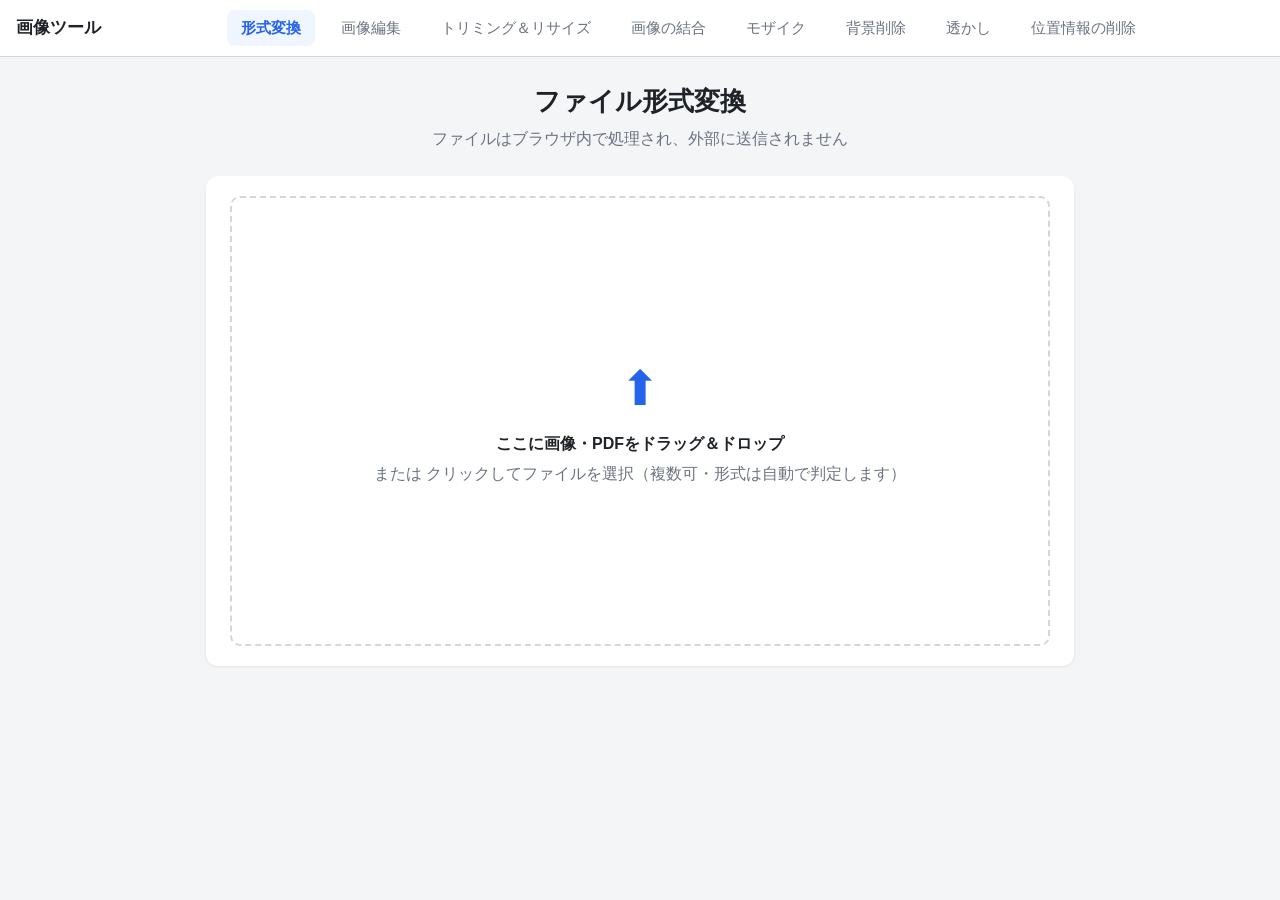
==== commit 521d79f8: "サイト名を「画像ツール」に変更 Co-Authored-By: Claude Opus 5.5 <noreply@anthropic.com>" ====
--- a/index.html
+++ b/index.html
@@ -9,7 +9,7 @@
 <body>
   <header class="site-header">
     <div class="site-inner">
-      <a class="brand" href="index.html">ファイル変換ツール</a>
+      <a class="brand" href="index.html">画像ツール</a>
       <nav class="site-nav"></nav>
     </div>
   </header>
@@ -137,7 +137,6 @@
   <script src="vendor/pdf-lib.min.js"></script>
   <script src="vendor/jszip.min.js"></script>
   <script src="segmented.js"></script>
-  <script src="store.js"></script>
   <script src="app.js"></script>
 </body>
 </html>
--- a/style.css
+++ b/style.css
@@ -36,7 +36,7 @@
   padding: 8px 16px;
   min-height: calc(var(--header-h) - 1px);
   display: grid;
-  grid-template-columns: 1fr auto 1fr; /* ナビを画面の中央に置く */
+  grid-template-columns: 1fr auto 0.5fr; /* ナビは中央より少し右寄り（左右の余白を 2:1 に） */
   align-items: center;
   gap: 8px 16px;
 }
@@ -1349,7 +1349,25 @@
 .pos-cell.active { border-color: var(--accent); background: #eff6ff; }
 .pos-cell.active::after { background: var(--accent); }
 
-/* 「ほかの道具で開く」 */
-.send-slot:empty { display: none; }
-.send-slot { margin-top: 6px; }
-.send-slot .dd { font-weight: normal; color: var(--text); border-color: var(--border); }
+/* ================= 画像の結合 ================= */
+.cb-strip .wm-thumb { cursor: grab; }
+.cb-strip .wm-thumb.dragging { opacity: .4; }
+.cb-strip .wm-thumb.drop-before { box-shadow: -4px 0 0 var(--accent); }
+.cb-strip .wm-thumb.drop-after { box-shadow: 4px 0 0 var(--accent); }
+/* 並ぶ順番の番号 */
+.cb-order {
+  position: absolute;
+  top: 4px;
+  left: 4px;
+  min-width: 20px;
+  height: 20px;
+  padding: 0 5px;
+  border-radius: 10px;
+  background: var(--accent);
+  color: #fff;
+  font-size: .7rem;
+  line-height: 20px;
+  text-align: center;
+}
+.cb-sliders input[type="range"] { width: 100%; height: 26px; margin-bottom: 8px; }
+#grid-fields input[type="range"] { width: 100%; height: 26px; }
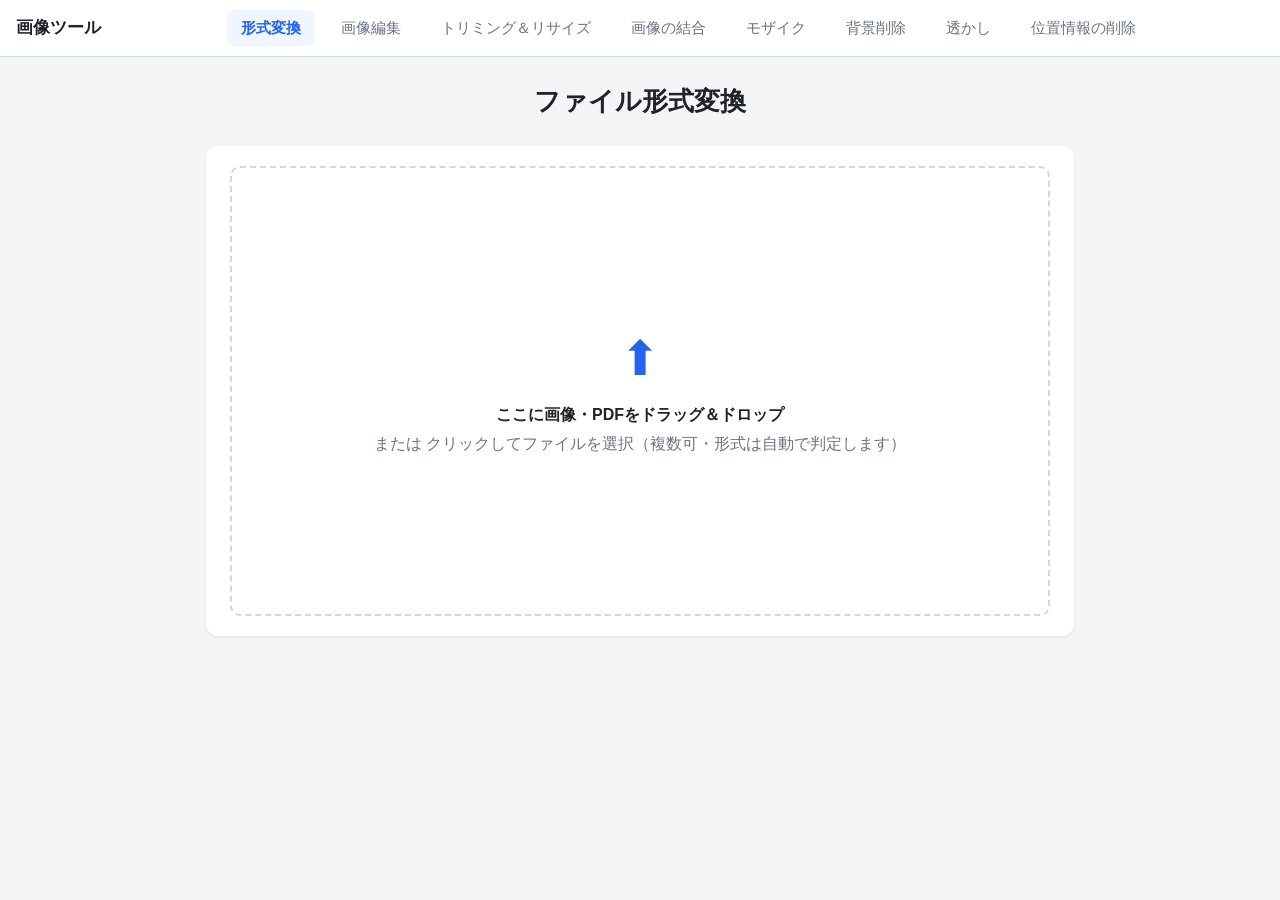
==== commit f3155b73: "「外部に送信されません」の表記をすべて削除 - README とトップページの注記を削除 - 各サブツールのサブタイトルは説明文を残し注記のみ除去 - bg-remove の AI ステータスはダウン" ====
--- a/index.html
+++ b/index.html
@@ -17,7 +17,6 @@
 
   <div class="page-head">
     <h1>ファイル形式変換</h1>
-    <p class="sub">ファイルはブラウザ内で処理され、外部に送信されません</p>
   </div>
 
   <div class="layout" id="layout">
@@ -41,9 +40,15 @@
           <span id="count" class="muted small"></span>
         </div>
         <div class="page-tools">
-          <button type="button" id="add-files" class="btn secondary">ファイルを追加</button>
-          <button type="button" id="sort-name" class="btn secondary">ファイル名順に並べる</button>
-          <button type="button" id="clear" class="btn secondary">すべて削除</button>
+          <button type="button" id="add-files" class="btn secondary with-icon">
+            <svg viewBox="0 0 24 24" aria-hidden="true"><path d="M12 5v14M5 12h14"/></svg>ファイルを追加
+          </button>
+          <button type="button" id="sort-name" class="btn secondary with-icon">
+            <svg viewBox="0 0 24 24" aria-hidden="true"><path d="M4 6h9M4 12h6M4 18h3"/><path d="M17 5v14M14 16l3 3 3-3"/></svg>ファイル名順に並べる
+          </button>
+          <button type="button" id="clear" class="btn secondary with-icon">
+            <svg viewBox="0 0 24 24" aria-hidden="true"><path d="M3 6h18"/><path d="M8 6V4h8v2"/><path d="m19 6-1 14H6L5 6"/><path d="M10 11v6M14 11v6"/></svg>すべて削除
+          </button>
         </div>
         <p class="muted small">ドラッグで並べ替え、× で削除できます。PDF はページ範囲（例: 1-3,5）を指定できます（空欄はすべて）。</p>
         <div id="grid" class="thumb-grid sortable"></div>
--- a/style.css
+++ b/style.css
@@ -1371,3 +1371,22 @@
 }
 .cb-sliders input[type="range"] { width: 100%; height: 26px; margin-bottom: 8px; }
 #grid-fields input[type="range"] { width: 100%; height: 26px; }
+/* グリッドのパターン（図で選ぶ） */
+.cb-patterns { display: grid; grid-template-columns: repeat(4, minmax(0, 1fr)); gap: 6px; }
+.cb-pat {
+  aspect-ratio: 1;
+  padding: 4px;
+  border: 1px solid var(--border);
+  border-radius: 10px;
+  background: #fff;
+  color: #6b7280;
+  cursor: pointer;
+}
+.cb-pat svg { display: block; width: 100%; height: 100%; }
+.cb-pat:hover { background: #f3f4f6; }
+.cb-pat:focus-visible { outline: 2px solid var(--accent); outline-offset: 2px; }
+.cb-pat.active { border-color: var(--accent); background: #eff6ff; color: var(--accent); }
+.cb-cell { fill: #e5e7eb; }
+.cb-pat.active .cb-cell { fill: #bfdbfe; }
+.cb-arrow { fill: none; stroke: currentColor; stroke-width: 2; stroke-linejoin: round; stroke-linecap: round; }
+.cb-head { fill: currentColor; }
